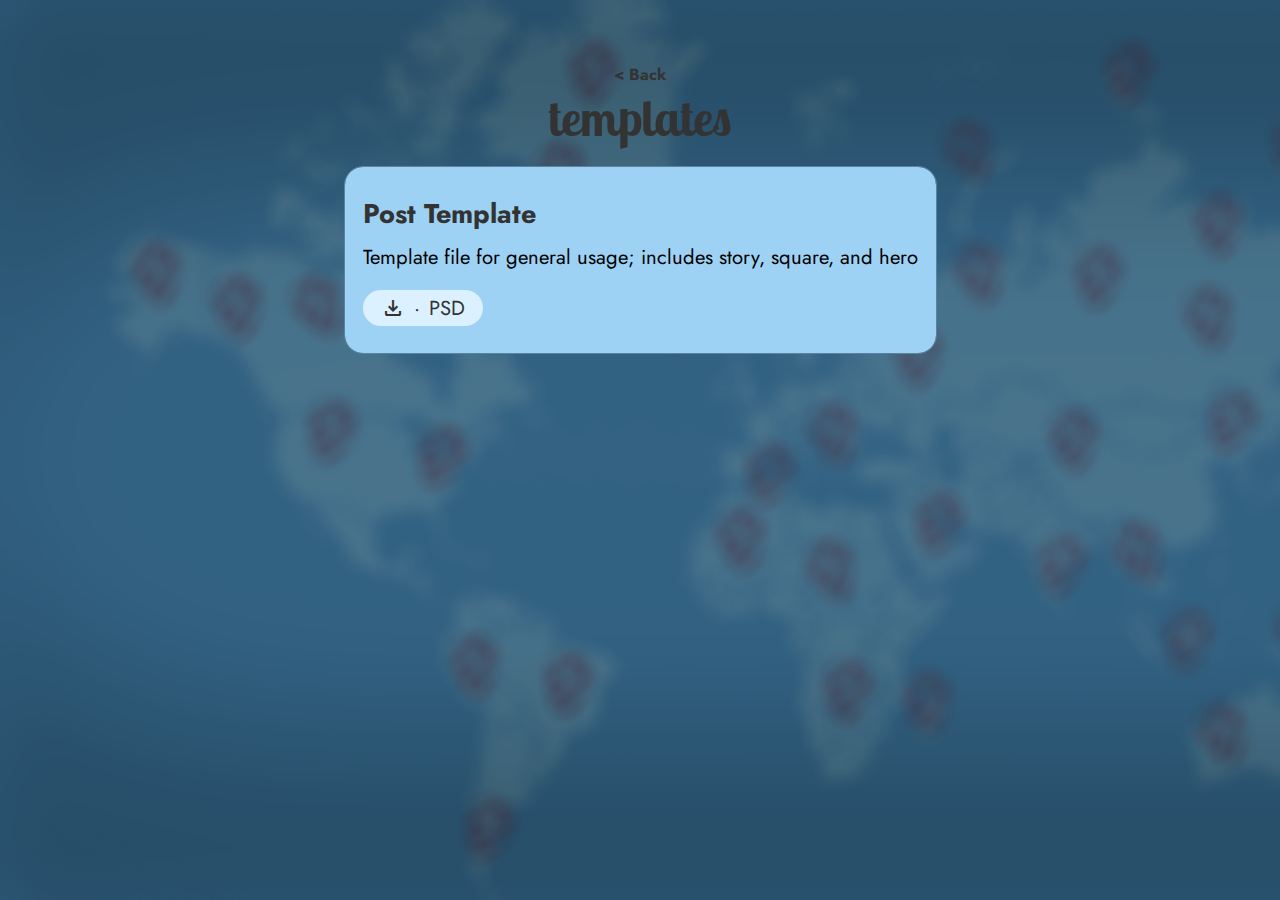
==== files.html @ b1bafeeb "2023 dec update" ====
<!DOCTYPE html>
<html lang="en">
<head>
    <meta charset="UTF-8">
    <meta name="viewport" content="width=device-width, initial-scale=1.0">
    <link rel="stylesheet" href="https://fonts.googleapis.com/css2?family=Material+Symbols+Outlined:opsz,wght,FILL,GRAD@24,400,0,0" />

    <link rel="stylesheet" href="index.css">
    <link rel="stylesheet" href="main.css">
    <link rel="stylesheet" href="files.css">

    <script src="copy.js" defer></script>

    <title>Files</title>
</head>
<body class="body">
    <div class="wrapper">
        <main>
            <header>
                <h1>
                    <a class="sans-serif | tertiary-heading no-decoration" href="index.html">< Back</a>
                    <span class="script | primary-heading">templates</span>
                </h1>
            </header>

            <article>
                <div class="files-wrapper grid">
                    <section class="file-container" id="template-file">
                        <h2 class="sans-serif | secondary-heading">
                            Post Template
                        </h2>
                        <p class="sans-serif">Template file for general usage; includes story, square, and hero</p>
                        <a class="download sans-serif" href="assets/post_template.zip" download="post_template">
                            <span class="material-symbols-outlined">download</span>
                            <span>&middot;</span>
                            <span class="file-type">PSD</span>
                        </a>
                    </section>
                </div>
            </article>
        </main>
    </div>
</body>
</html>
---- index.css ----
.wrapper{
    background-image: url('assets/bg_image.png');
    background-position: 0;
    background-size: cover;
    background-repeat: no-repeat;

    width:100vw;
    width:100dvw;
    height:100vh;
    height:100dvh;
}

header{
    padding-block:3.5rem 1rem;

    display:block;
    margin-inline:auto;
    text-align: center;

    & h1{
        display:flex;
        flex-direction: column;
    }
}

.links-container{
    font-family: var(--ff-sans-serif);

    display:flex;
    align-items: center;
    justify-content: center;
    gap:0.5rem;

}

.verify{
    max-width: fit-content;
    display:block;
    margin-inline:auto;

    & input, button{
        background: 0;
        border:1px solid var(--clr-primary);
        padding:.5rem;
        border-radius:.25rem;
    }

    & button{
        cursor: pointer;

        background-color: var(--clr-primary);
        color: var(--clr-secondary);
        padding-inline:1rem;
    }
}
---- main.css ----
@import url('https://fonts.googleapis.com/css2?family=Jost:wght@400;500;600;700;800&family=Lobster+Two:wght@400;700&display=swap');

*{
    margin:0;
    padding:0;
    box-sizing: border-box;
    font:inherit;
}

:root{
    --clr-primary: #333;
    --clr-secondary: #fffced;
    --clr-secondary-light: #fffced2a;
    --clr-blue-bg: #9ed2f5;
    --clr-blue-bg-lght: #dbf1ff;
    --clr-blue-bg-dark: #5984a1;
    --clr-error: #e63946;
 
    --fs-primary: 2.75rem;
    --fs-secondary: 1.5rem;
    --fs-tertiary: 0.9rem;

    --fw-primary: 700;
    --fw-secondary: 600;

    --ff-sans-serif: "Jost", sans-serif;
    --ff-script: "Lobster Two";
}

html, body{
    font-size: 1.125rem;
}

.sans-serif{
    font-family: var(--ff-sans-serif);
}

.script{
    font-family: var(--ff-script);
}

.primary-heading{
    font-size: var(--fs-primary);
    font-weight: var(--fw-primary);

    color: var(--clr-primary);
}

.secondary-heading{
    font-size: var(--fs-secondary);
    font-weight: var(--fw-primary);

    color: var(--clr-primary);
}

.tertiary-heading{
    font-size: var(--fs-tertiary);
    font-weight: var(--fw-primary);

    color: var(--clr-primary);
}


.external-link{
    background: 0;
    color: var(--clr-primary);

    padding:0.5rem 1rem;
    text-decoration: none;

    border:2px solid var(--clr-primary);
    border-radius:2rem;

    transition: .15s linear;

    &:hover{
        background-color: var(--clr-primary);
        color: var(--clr-secondary);
    }
}

.toast{
    background-color: var(--clr-error);
    color: var(--clr-primary);
    max-width:80%;

    position: absolute;
    right: 1rem;
    bottom:1rem;

    gap:1rem;
    padding:1rem;

    display:flex;
}

.hidden{
    display:none;
}

.no-decoration{
    text-decoration: none;

    &:hover{
        text-decoration: underline;
    }
}

.download{
    display: inline-flex;
    align-items: center;
    justify-content: center;
    text-decoration: none;
    gap:0.5rem;

    font-size:1.125rem;

    height:1.125rem;

    padding:1rem;

    background-color: var(--clr-blue-bg-lght);
    outline:0px solid var(--clr-blue-bg-lght);
    border-radius:2rem;

    cursor: pointer;

    color: var(--clr-primary);
    transition: .15s ease-in-out;

    &:hover{
        animation: pop .15s cubic-bezier(0.1, -0.6, 0.2, 0);
    }
}

@keyframes pop {

    0%{
        outline:0 solid var(--clr-blue-bg-lght);
    }

    10%{
        outline:5px solid var(--clr-blue-bg-lght);
    }

    100%{
        outline:0 solid var(--clr-blue-bg-lght);
    }
}
---- files.css ----
header{
    padding-block:3.5rem 1rem;

    display:block;
    margin-inline:auto;
    text-align: center;

    & h1{
        display:flex;
        flex-direction: column;
    }
}

.wrapper{
    background-image: url('assets/bg_image.png');
    background-position: 0;
    background-size: cover;
    background-repeat: no-repeat;

    width:100vw;
    width:100dvw;
    height:100vh;
    height:100dvh;
}

.grid{
    margin-inline:auto;
    max-width:90%;
    display:grid;
    grid-auto-flow: column;
    grid-template-columns: repeat(auto-fit, 1fr);
    gap:1rem;
}

.file-container{
    margin-inline:auto;
    background-color: var(--clr-blue-bg);
    outline: 1px solid var(--clr-blue-bg-dark);
    padding:1rem;
    border-radius:1rem;

    user-select: none;

    & *{
        margin-block:0.5rem;
    }
}
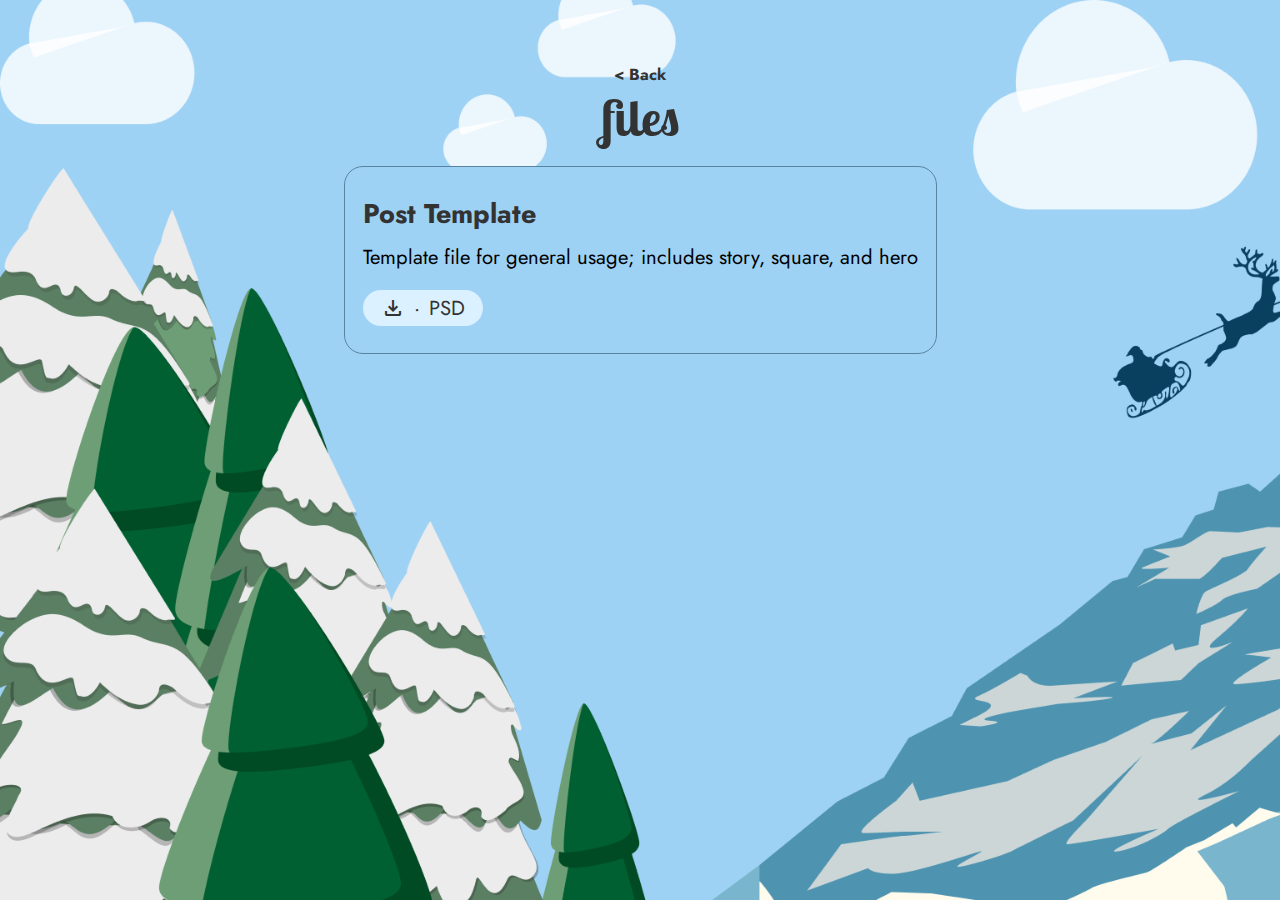
==== commit 8f34be25: "bug fixes" ====
--- a/files.html
+++ b/files.html
@@ -19,7 +19,7 @@
             <header>
                 <h1>
                     <a class="sans-serif | tertiary-heading no-decoration" href="index.html">< Back</a>
-                    <span class="script | primary-heading">templates</span>
+                    <span class="script | primary-heading">files</span>
                 </h1>
             </header>
 
@@ -30,7 +30,7 @@
                             Post Template
                         </h2>
                         <p class="sans-serif">Template file for general usage; includes story, square, and hero</p>
-                        <a class="download sans-serif" href="assets/post_template.zip" download="post_template">
+                        <a class="download sans-serif" href="https://www.dropbox.com/scl/fi/wfflnq74h9n07mi1qp4uq/post_template.zip?rlkey=pd2p2xu721ijaj69girbankvk&dl=0" target="_blank">
                             <span class="material-symbols-outlined">download</span>
                             <span>&middot;</span>
                             <span class="file-type">PSD</span>
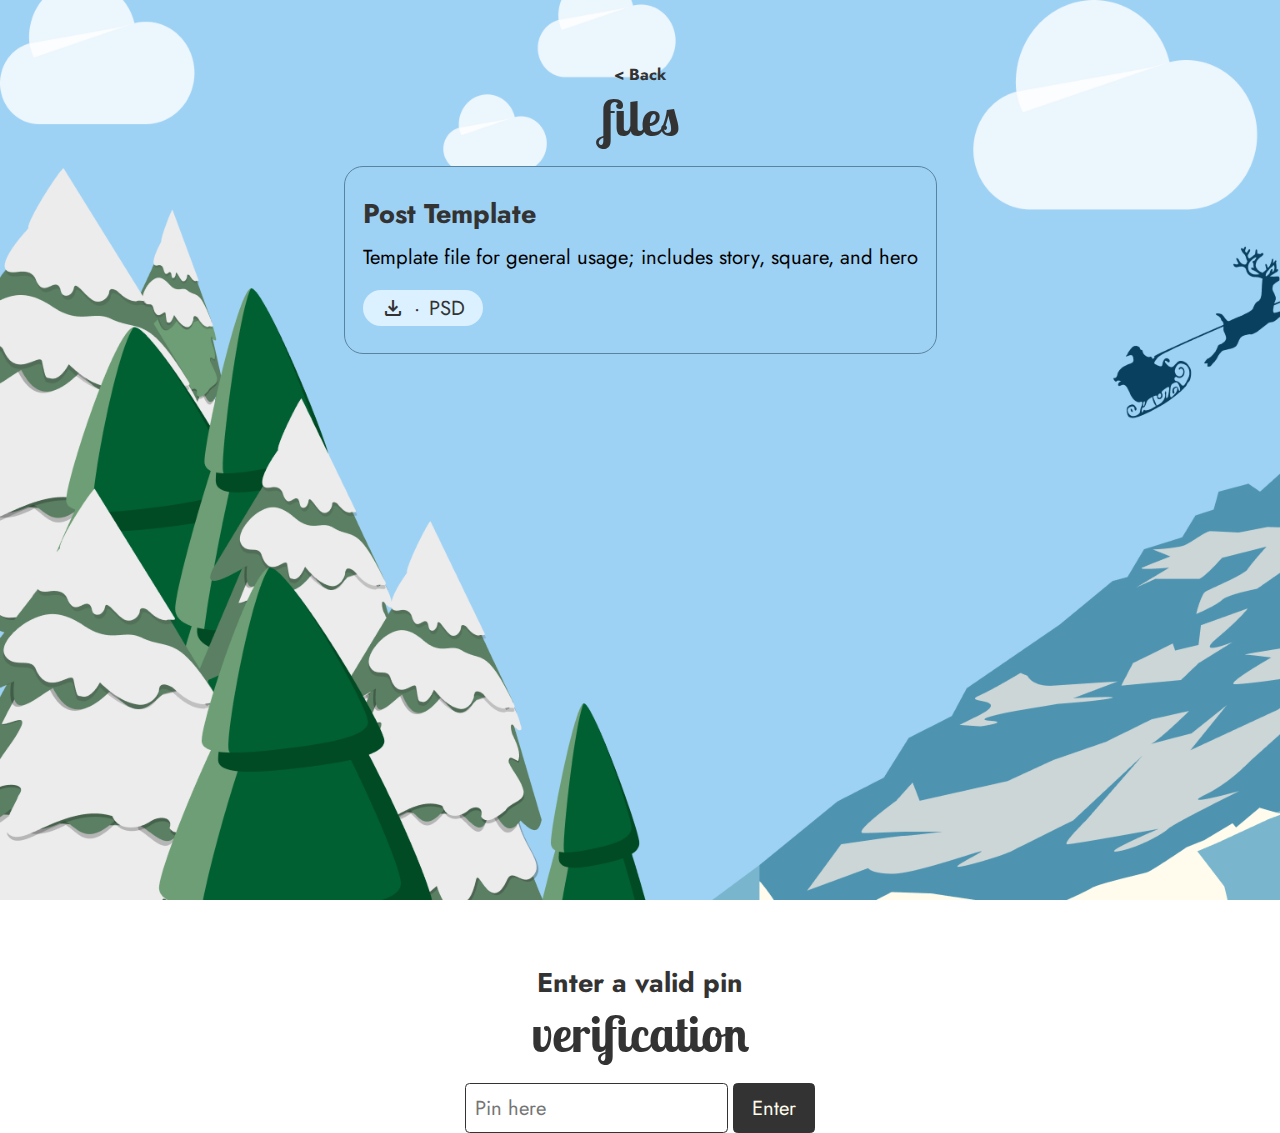
==== commit a07181f8: "security" ====
--- a/files.html
+++ b/files.html
@@ -10,6 +10,7 @@
     <link rel="stylesheet" href="files.css">
 
     <script src="copy.js" defer></script>
+    <script src="authentication.js" defer></script>
 
     <title>Files</title>
 </head>
@@ -40,5 +41,30 @@
             </article>
         </main>
     </div>
+
+    <div class="off-screen-elements">
+        <div class="verification-container">
+            <header>
+                <h1>
+                    <span class="sans-serif | secondary-heading">Enter a valid pin</span>
+                    <span class="script | primary-heading">verification</span>
+                </h1>
+            </header>
+            <section class="verify">
+                <input type="text" class="verify-input | sans-serif" placeholder="Pin here">
+                <button class=" sans-serif | submit">Enter</button>
+            </section>
+        </div>
+
+        <div class="toast hidden">
+            <div class="icon">
+                <span class="material-symbols-outlined">error</span>
+            </div>
+            <div class="message">
+                <span class="sans-serif | secondary-heading">Error:</span>
+                <span class="sans-serif error-message | regular">{error message here}</span>
+            </div>
+        </div>
+    </div>
 </body>
 </html>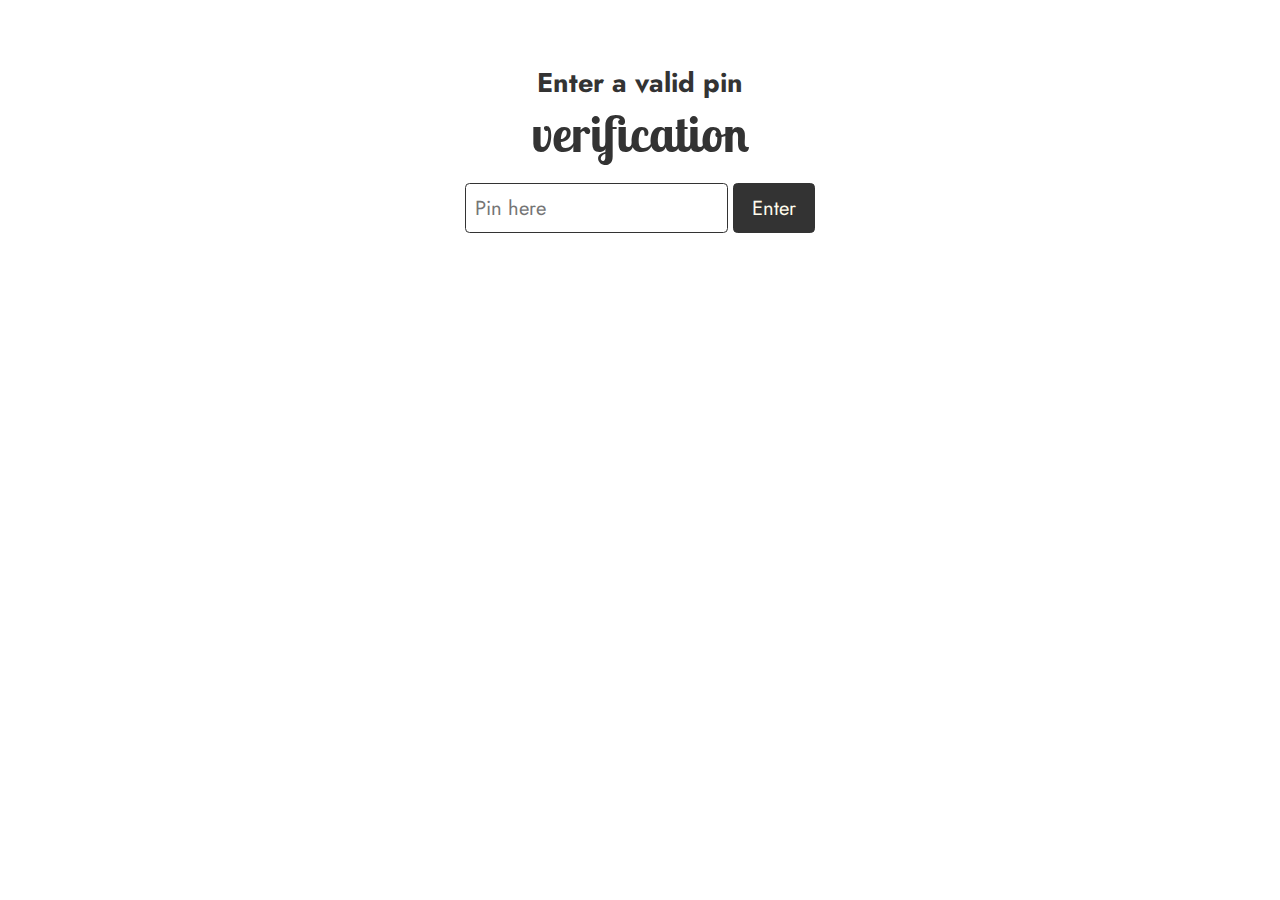
==== commit b51b6a4b: "security" ====
--- a/files.html
+++ b/files.html
@@ -1,3 +1,4 @@
+
 <!DOCTYPE html>
 <html lang="en">
 <head>
@@ -8,14 +9,13 @@
     <link rel="stylesheet" href="index.css">
     <link rel="stylesheet" href="main.css">
     <link rel="stylesheet" href="files.css">
-
-    <script src="copy.js" defer></script>
+    
     <script src="authentication.js" defer></script>
 
-    <title>Files</title>
+    <title>STL Media Team</title>
 </head>
 <body class="body">
-    <div class="wrapper">
+    <div class="wrapper" hidden>
         <main>
             <header>
                 <h1>
--- a/main.css
+++ b/main.css
@@ -12,7 +12,7 @@
     --clr-secondary: #fffced;
     --clr-secondary-light: #fffced2a;
     --clr-blue-bg: #9ed2f5;
-    --clr-blue-bg-lght: #dbf1ff;
+    --clr-blue-bg-lght: #eef7fd;
     --clr-blue-bg-dark: #5984a1;
     --clr-error: #e63946;
  
